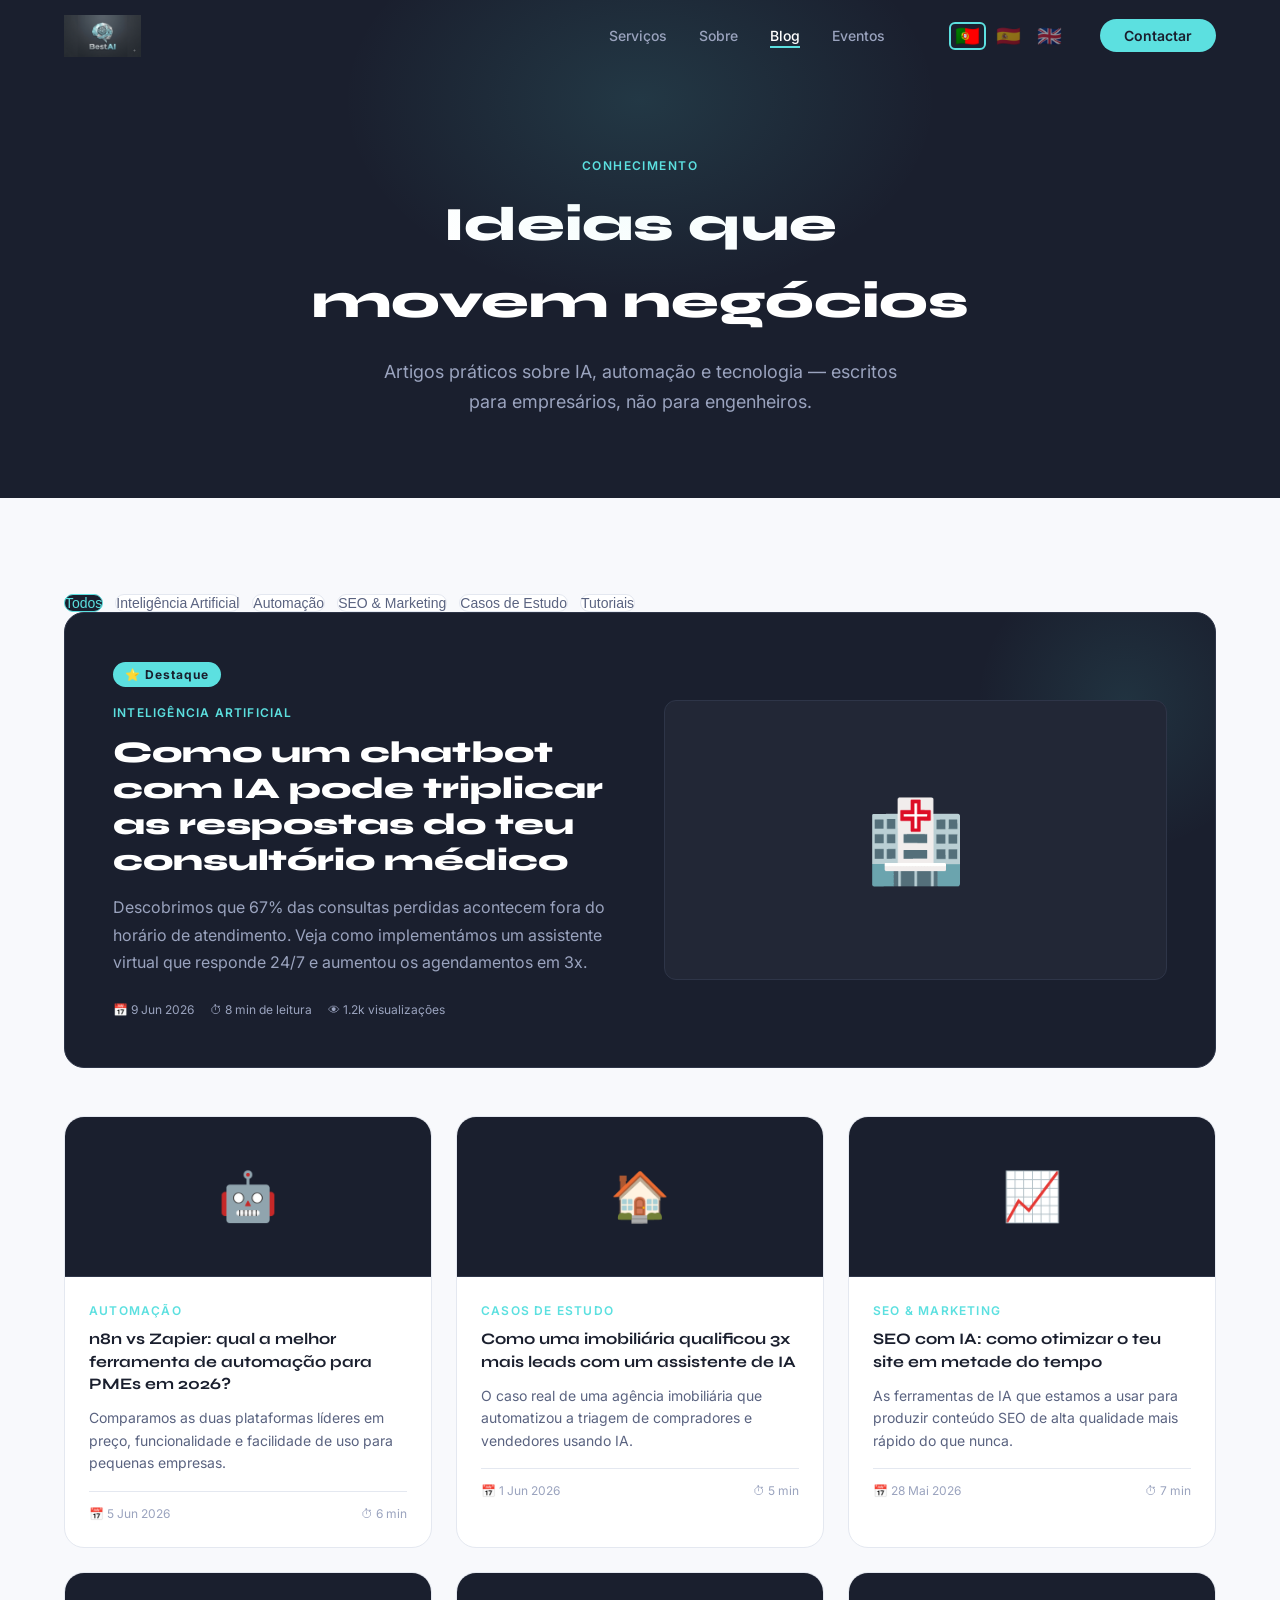
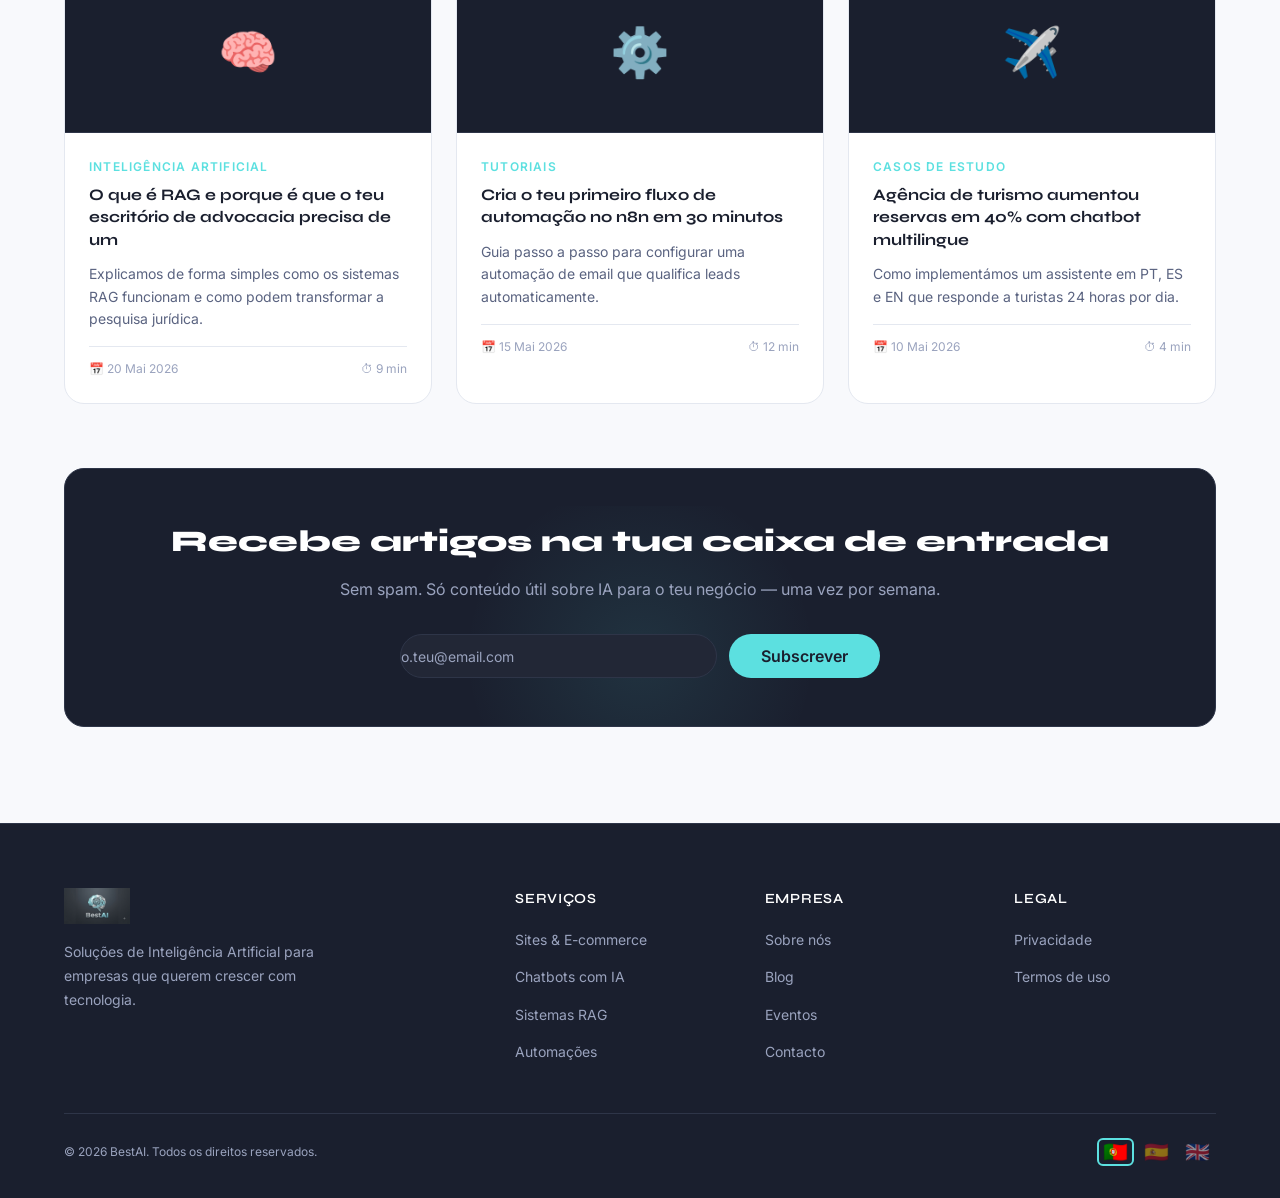
==== pages/blog.html @ 4da0d6ca "fix: paginas internas vercel + ingles + bandeiras" ====
<!DOCTYPE html>
<html lang="pt">
<head>
  <meta charset="UTF-8" />
  <meta name="viewport" content="width=device-width, initial-scale=1.0" />
  <meta name="description" content="BestAI Blog — Artigos sobre IA, automação e tecnologia para empresas." />
  <title>Blog — BestAI</title>
  <link rel="icon" type="image/png" href="../assets/images/logo.png" />
  <link rel="stylesheet" href="../assets/css/style.css" />
  <style>
    .page-hero {
      background: var(--color-dark-bg);
      padding: calc(var(--nav-height) + var(--space-20)) 0 var(--space-20);
      position: relative;
      overflow: hidden;
      text-align: center;
    }
    .page-hero::before {
      content: '';
      position: absolute;
      top: -100px; left: 50%;
      transform: translateX(-50%);
      width: 600px; height: 400px;
      background: radial-gradient(ellipse, rgba(92,224,224,0.13) 0%, transparent 70%);
      pointer-events: none;
    }
    .page-hero__eyebrow {
      display: inline-block;
      font-size: var(--text-xs);
      font-weight: var(--weight-semibold);
      letter-spacing: 0.12em;
      text-transform: uppercase;
      color: var(--color-cyan);
      margin-bottom: var(--space-3);
    }
    .page-hero__title {
      font-family: var(--font-display);
      font-size: var(--text-5xl);
      font-weight: var(--weight-black);
      color: var(--color-text-light);
      margin-bottom: var(--space-4);
    }
    .page-hero__subtitle {
      font-size: var(--text-lg);
      color: var(--color-text-muted);
      max-width: 540px;
      margin: 0 auto;
      line-height: 1.7;
    }

    /* CATEGORIES */
    .blog__categories {
      display: flex;
      gap: var(--space-3);
      flex-wrap: wrap;
      margin-bottom: var(--space-10);
    }
    .category-btn {
      padding: var(--space-2) var(--space-5);
      border-radius: var(--radius-full);
      font-size: var(--text-sm);
      font-weight: var(--weight-medium);
      cursor: pointer;
      border: 1px solid var(--color-light-border);
      background: var(--color-light-surface);
      color: var(--color-text-secondary);
      transition: all var(--transition-fast);
    }
    .category-btn:hover,
    .category-btn.active {
      background: var(--color-dark-bg);
      color: var(--color-cyan);
      border-color: var(--color-cyan);
    }

    /* FEATURED POST */
    .blog__featured {
      background: var(--color-dark-bg);
      border: 1px solid var(--color-dark-border);
      border-radius: var(--radius-lg);
      padding: var(--space-12);
      display: grid;
      grid-template-columns: 1fr 1fr;
      gap: var(--space-12);
      align-items: center;
      margin-bottom: var(--space-12);
      position: relative;
      overflow: hidden;
    }
    .blog__featured::before {
      content: '';
      position: absolute;
      top: -60px; right: -60px;
      width: 300px; height: 300px;
      background: radial-gradient(circle, rgba(92,224,224,0.1) 0%, transparent 70%);
      pointer-events: none;
    }
    .featured__label {
      display: inline-block;
      background: var(--color-cyan);
      color: var(--color-dark-bg);
      font-size: var(--text-xs);
      font-weight: var(--weight-bold);
      padding: 3px 12px;
      border-radius: var(--radius-full);
      margin-bottom: var(--space-4);
      letter-spacing: 0.08em;
    }
    .featured__category {
      font-size: var(--text-xs);
      font-weight: var(--weight-semibold);
      color: var(--color-cyan);
      text-transform: uppercase;
      letter-spacing: 0.1em;
      margin-bottom: var(--space-3);
    }
    .featured__title {
      font-family: var(--font-display);
      font-size: var(--text-3xl);
      font-weight: var(--weight-black);
      color: var(--color-text-light);
      line-height: 1.2;
      margin-bottom: var(--space-4);
    }
    .featured__excerpt {
      font-size: var(--text-base);
      color: var(--color-text-muted);
      line-height: 1.7;
      margin-bottom: var(--space-6);
    }
    .featured__meta {
      display: flex;
      align-items: center;
      gap: var(--space-4);
      font-size: var(--text-xs);
      color: var(--color-text-muted);
    }
    .featured__visual {
      background: var(--color-dark-surface);
      border: 1px solid var(--color-dark-border);
      border-radius: var(--radius-md);
      height: 280px;
      display: flex;
      align-items: center;
      justify-content: center;
      font-size: 5rem;
      position: relative;
      z-index: 1;
    }

    /* BLOG GRID */
    .blog__grid {
      display: grid;
      grid-template-columns: repeat(3, 1fr);
      gap: var(--space-6);
    }
    .blog-card {
      background: var(--color-light-surface);
      border: 1px solid var(--color-light-border);
      border-radius: var(--radius-lg);
      overflow: hidden;
      transition: box-shadow var(--transition-normal),
                  transform var(--transition-normal),
                  border-color var(--transition-normal);
      cursor: pointer;
    }
    .blog-card:hover {
      box-shadow: var(--shadow-lg);
      transform: translateY(-4px);
      border-color: var(--color-cyan);
    }
    .blog-card__thumb {
      height: 160px;
      background: var(--color-dark-bg);
      display: flex;
      align-items: center;
      justify-content: center;
      font-size: 3rem;
      border-bottom: 1px solid var(--color-dark-border);
    }
    .blog-card__body {
      padding: var(--space-6);
    }
    .blog-card__category {
      font-size: var(--text-xs);
      font-weight: var(--weight-semibold);
      color: var(--color-cyan);
      text-transform: uppercase;
      letter-spacing: 0.1em;
      margin-bottom: var(--space-2);
    }
    .blog-card__title {
      font-family: var(--font-display);
      font-size: var(--text-base);
      font-weight: var(--weight-bold);
      line-height: 1.4;
      margin-bottom: var(--space-3);
      color: var(--color-text-primary);
    }
    .blog-card__excerpt {
      font-size: var(--text-sm);
      color: var(--color-text-secondary);
      line-height: 1.6;
      margin-bottom: var(--space-4);
    }
    .blog-card__meta {
      display: flex;
      justify-content: space-between;
      font-size: var(--text-xs);
      color: var(--color-text-muted);
      border-top: 1px solid var(--color-light-border);
      padding-top: var(--space-3);
    }

    /* NEWSLETTER */
    .newsletter {
      background: var(--color-dark-bg);
      border: 1px solid var(--color-dark-border);
      border-radius: var(--radius-lg);
      padding: var(--space-12);
      text-align: center;
      margin-top: var(--space-16);
      position: relative;
      overflow: hidden;
    }
    .newsletter::before {
      content: '';
      position: absolute;
      bottom: -80px; left: 50%;
      transform: translateX(-50%);
      width: 400px; height: 300px;
      background: radial-gradient(circle, rgba(92,224,224,0.1) 0%, transparent 70%);
      pointer-events: none;
    }
    .newsletter__title {
      font-family: var(--font-display);
      font-size: var(--text-3xl);
      font-weight: var(--weight-black);
      color: var(--color-text-light);
      margin-bottom: var(--space-3);
      position: relative;
    }
    .newsletter__subtitle {
      color: var(--color-text-muted);
      margin-bottom: var(--space-8);
      position: relative;
    }
    .newsletter__form {
      display: flex;
      gap: var(--space-3);
      max-width: 480px;
      margin: 0 auto;
      position: relative;
    }
    .newsletter__input {
      flex: 1;
      padding: var(--space-3) var(--space-5);
      border-radius: var(--radius-full);
      border: 1px solid var(--color-dark-border);
      background: var(--color-dark-surface);
      color: var(--color-text-light);
      font-family: var(--font-body);
      font-size: var(--text-sm);
      outline: none;
      transition: border-color var(--transition-fast);
    }
    .newsletter__input:focus {
      border-color: var(--color-cyan);
    }
    .newsletter__input::placeholder {
      color: var(--color-text-muted);
    }

    @media (max-width: 768px) {
      .page-hero__title  { font-size: var(--text-3xl); }
      .blog__featured    { grid-template-columns: 1fr; }
      .featured__visual  { display: none; }
      .blog__grid        { grid-template-columns: 1fr; }
      .newsletter__form  { flex-direction: column; }
    }
    @media (max-width: 480px) {
      .blog__grid { grid-template-columns: 1fr; }
    }
  </style>
</head>
<body>

  <!-- NAVBAR -->
  <nav class="navbar scrolled">
    <div class="container">
      <a href="../index.html" class="navbar__logo">
        <img src="../assets/images/logo.png" alt="BestAI" />
      </a>
      <ul class="navbar__links">
        <li><a href="servicos.html" data-i18n="nav_services">Serviços</a></li>
        <li><a href="sobre.html"   data-i18n="nav_about">Sobre</a></li>
        <li><a href="blog.html" class="active" data-i18n="nav_blog">Blog</a></li>
        <li><a href="eventos.html" data-i18n="nav_events">Eventos</a></li>
        <li>
            <li>
                <div class="lang-switcher">
                  <button class="lang-btn active" data-lang="pt" title="Português">🇵🇹</button>
                  <button class="lang-btn" data-lang="es" title="Español">🇪🇸</button>
                  <button class="lang-btn" data-lang="en" title="English">🇬🇧</button>
                </div>
              </li>
        <li><a href="../index.html#contacto" class="navbar__cta" data-i18n="nav_contact">Contactar</a></li>
      </ul>
      <div class="navbar__toggle"><span></span><span></span><span></span></div>
    </div>
  </nav>

  <!-- PAGE HERO -->
  <section class="page-hero">
    <div class="container">
      <span class="page-hero__eyebrow">Conhecimento</span>
      <h1 class="page-hero__title">Ideias que<br>movem negócios</h1>
      <p class="page-hero__subtitle">Artigos práticos sobre IA, automação e tecnologia — escritos para empresários, não para engenheiros.</p>
    </div>
  </section>

  <!-- BLOG CONTENT -->
  <section class="section section--light">
    <div class="container">

      <!-- Categories -->
      <div class="blog__categories">
        <button class="category-btn active">Todos</button>
        <button class="category-btn">Inteligência Artificial</button>
        <button class="category-btn">Automação</button>
        <button class="category-btn">SEO & Marketing</button>
        <button class="category-btn">Casos de Estudo</button>
        <button class="category-btn">Tutoriais</button>
      </div>

      <!-- Featured Post -->
      <div class="blog__featured">
        <div>
          <span class="featured__label">⭐ Destaque</span>
          <p class="featured__category">Inteligência Artificial</p>
          <h2 class="featured__title">Como um chatbot com IA pode triplicar as respostas do teu consultório médico</h2>
          <p class="featured__excerpt">Descobrimos que 67% das consultas perdidas acontecem fora do horário de atendimento. Veja como implementámos um assistente virtual que responde 24/7 e aumentou os agendamentos em 3x.</p>
          <div class="featured__meta">
            <span>📅 9 Jun 2026</span>
            <span>⏱ 8 min de leitura</span>
            <span>👁 1.2k visualizações</span>
          </div>
        </div>
        <div class="featured__visual">🏥</div>
      </div>

      <!-- Blog Grid -->
      <div class="blog__grid">
        <div class="blog-card">
          <div class="blog-card__thumb">🤖</div>
          <div class="blog-card__body">
            <p class="blog-card__category">Automação</p>
            <h3 class="blog-card__title">n8n vs Zapier: qual a melhor ferramenta de automação para PMEs em 2026?</h3>
            <p class="blog-card__excerpt">Comparamos as duas plataformas líderes em preço, funcionalidade e facilidade de uso para pequenas empresas.</p>
            <div class="blog-card__meta">
              <span>📅 5 Jun 2026</span>
              <span>⏱ 6 min</span>
            </div>
          </div>
        </div>

        <div class="blog-card">
          <div class="blog-card__thumb">🏠</div>
          <div class="blog-card__body">
            <p class="blog-card__category">Casos de Estudo</p>
            <h3 class="blog-card__title">Como uma imobiliária qualificou 3x mais leads com um assistente de IA</h3>
            <p class="blog-card__excerpt">O caso real de uma agência imobiliária que automatizou a triagem de compradores e vendedores usando IA.</p>
            <div class="blog-card__meta">
              <span>📅 1 Jun 2026</span>
              <span>⏱ 5 min</span>
            </div>
          </div>
        </div>

        <div class="blog-card">
          <div class="blog-card__thumb">📈</div>
          <div class="blog-card__body">
            <p class="blog-card__category">SEO & Marketing</p>
            <h3 class="blog-card__title">SEO com IA: como otimizar o teu site em metade do tempo</h3>
            <p class="blog-card__excerpt">As ferramentas de IA que estamos a usar para produzir conteúdo SEO de alta qualidade mais rápido do que nunca.</p>
            <div class="blog-card__meta">
              <span>📅 28 Mai 2026</span>
              <span>⏱ 7 min</span>
            </div>
          </div>
        </div>

        <div class="blog-card">
          <div class="blog-card__thumb">🧠</div>
          <div class="blog-card__body">
            <p class="blog-card__category">Inteligência Artificial</p>
            <h3 class="blog-card__title">O que é RAG e porque é que o teu escritório de advocacia precisa de um</h3>
            <p class="blog-card__excerpt">Explicamos de forma simples como os sistemas RAG funcionam e como podem transformar a pesquisa jurídica.</p>
            <div class="blog-card__meta">
              <span>📅 20 Mai 2026</span>
              <span>⏱ 9 min</span>
            </div>
          </div>
        </div>

        <div class="blog-card">
          <div class="blog-card__thumb">⚙️</div>
          <div class="blog-card__body">
            <p class="blog-card__category">Tutoriais</p>
            <h3 class="blog-card__title">Cria o teu primeiro fluxo de automação no n8n em 30 minutos</h3>
            <p class="blog-card__excerpt">Guia passo a passo para configurar uma automação de email que qualifica leads automaticamente.</p>
            <div class="blog-card__meta">
              <span>📅 15 Mai 2026</span>
              <span>⏱ 12 min</span>
            </div>
          </div>
        </div>

        <div class="blog-card">
          <div class="blog-card__thumb">✈️</div>
          <div class="blog-card__body">
            <p class="blog-card__category">Casos de Estudo</p>
            <h3 class="blog-card__title">Agência de turismo aumentou reservas em 40% com chatbot multilingue</h3>
            <p class="blog-card__excerpt">Como implementámos um assistente em PT, ES e EN que responde a turistas 24 horas por dia.</p>
            <div class="blog-card__meta">
              <span>📅 10 Mai 2026</span>
              <span>⏱ 4 min</span>
            </div>
          </div>
        </div>
      </div>

      <!-- Newsletter -->
      <div class="newsletter">
        <h2 class="newsletter__title">Recebe artigos na tua caixa de entrada</h2>
        <p class="newsletter__subtitle">Sem spam. Só conteúdo útil sobre IA para o teu negócio — uma vez por semana.</p>
        <div class="newsletter__form">
          <input type="email" class="newsletter__input" placeholder="o.teu@email.com" />
          <button class="btn btn--primary">Subscrever</button>
        </div>
      </div>

    </div>
  </section>

  <!-- FOOTER -->
  <footer class="footer">
    <div class="container">
      <div class="footer__grid">
        <div class="footer__brand">
          <img src="../assets/images/logo.png" alt="BestAI" />
          <p data-i18n="footer_desc">Soluções de Inteligência Artificial para empresas que querem crescer com tecnologia.</p>
        </div>
        <div class="footer__col">
          <h4 data-i18n="footer_services">Serviços</h4>
          <ul>
            <li><a href="servicos.html">Sites & E-commerce</a></li>
            <li><a href="servicos.html">Chatbots com IA</a></li>
            <li><a href="servicos.html">Sistemas RAG</a></li>
            <li><a href="servicos.html">Automações</a></li>
          </ul>
        </div>
        <div class="footer__col">
          <h4 data-i18n="footer_company">Empresa</h4>
          <ul>
            <li><a href="sobre.html"   data-i18n="footer_about">Sobre nós</a></li>
            <li><a href="blog.html"    data-i18n="footer_blog">Blog</a></li>
            <li><a href="eventos.html" data-i18n="footer_events">Eventos</a></li>
            <li><a href="../index.html#contacto" data-i18n="footer_contact">Contacto</a></li>
          </ul>
        </div>
        <div class="footer__col">
          <h4 data-i18n="footer_legal">Legal</h4>
          <ul>
            <li><a href="#" data-i18n="footer_privacy">Privacidade</a></li>
            <li><a href="#" data-i18n="footer_terms">Termos de uso</a></li>
          </ul>
        </div>
      </div>
      <div class="footer__bottom">
        <span>© 2026 BestAI. <span data-i18n="footer_rights">Todos os direitos reservados.</span></span>
        <div class="lang-switcher">
            <button class="lang-btn active" data-lang="pt" title="Português">🇵🇹</button>
            <button class="lang-btn" data-lang="es" title="Español">🇪🇸</button>
            <button class="lang-btn" data-lang="en" title="English">🇬🇧</button>
          </div>
      </div>
    </div>
  </footer>

  <script src="../assets/js/i18n.js"></script>
  <script src="../assets/js/main.js"></script>
  <script>
    document.querySelectorAll('.category-btn').forEach(btn => {
      btn.addEventListener('click', () => {
        document.querySelectorAll('.category-btn').forEach(b => b.classList.remove('active'));
        btn.classList.add('active');
      });
    });
  </script>
</body>
</html>
---- assets/css/style.css ----
/* ============================================
   BESTAI — GLOBAL STYLES
   ============================================ */

   @import url('https://fonts.googleapis.com/css2?family=Syne:wght@400;600;700;800&family=Inter:wght@300;400;500;600&display=swap');
   @import './theme.css';
   
   /* RESET */
   *, *::before, *::after {
     box-sizing: border-box;
     margin: 0;
     padding: 0;
   }
   
   html {
     scroll-behavior: smooth;
     font-size: 16px;
   }
   
   body {
     font-family: var(--font-body);
     font-weight: var(--weight-regular);
     color: var(--color-text-primary);
     background-color: var(--color-light-bg);
     line-height: 1.6;
     -webkit-font-smoothing: antialiased;
   }
   
   img { max-width: 100%; display: block; }
   a  { text-decoration: none; color: inherit; }
   ul { list-style: none; }
   
   /* ============================================
      CONTAINER
      ============================================ */
   .container {
     width: 100%;
     max-width: var(--container-max);
     margin: 0 auto;
     padding: 0 var(--space-6);
   }
   
   /* ============================================
      NAVBAR
      ============================================ */
   .navbar {
     position: fixed;
     top: 0; left: 0; right: 0;
     height: var(--nav-height);
     z-index: 100;
     transition: background var(--transition-normal),
                 box-shadow var(--transition-normal);
   }
   
   .navbar.scrolled {
     background: rgba(26, 31, 46, 0.96);
     backdrop-filter: blur(12px);
     box-shadow: 0 2px 20px rgba(0,0,0,0.3);
   }
   
   .navbar .container {
     height: 100%;
     display: flex;
     align-items: center;
     justify-content: space-between;
   }
   
   .navbar__logo img {
     height: 42px;
     width: auto;
   }
   
   .navbar__links {
     display: flex;
     align-items: center;
     gap: var(--space-8);
   }
   
   .navbar__links a {
     font-family: var(--font-body);
     font-size: var(--text-sm);
     font-weight: var(--weight-medium);
     color: var(--color-text-muted);
     transition: color var(--transition-fast);
     position: relative;
   }
   
   .navbar__links a::after {
     content: '';
     position: absolute;
     bottom: -4px; left: 0;
     width: 0; height: 2px;
     background: var(--color-cyan);
     transition: width var(--transition-normal);
   }
   
   .navbar__links a:hover,
   .navbar__links a.active {
     color: var(--color-text-light);
   }
   
   .navbar__links a:hover::after,
   .navbar__links a.active::after {
     width: 100%;
   }
   
   .navbar__cta {
     background: var(--color-cyan);
     color: var(--color-dark-bg) !important;
     font-weight: var(--weight-semibold) !important;
     padding: var(--space-2) var(--space-6);
     border-radius: var(--radius-full);
     transition: background var(--transition-fast),
                 box-shadow var(--transition-fast) !important;
   }
   
   .navbar__cta:hover {
     background: var(--color-cyan-dark) !important;
     box-shadow: var(--shadow-cyan) !important;
   }
   
   .navbar__cta::after { display: none !important; }
   
   /* Lang switcher */
   .lang-switcher {
     display: flex;
     align-items: center;
     gap: var(--space-1);
     font-size: var(--text-xs);
     font-weight: var(--weight-semibold);
     color: var(--color-text-muted);
     cursor: pointer;
   }
   
   .lang-switcher span {
     padding: 2px 6px;
     border-radius: var(--radius-sm);
     transition: background var(--transition-fast),
                 color var(--transition-fast);
   }
   
   .lang-switcher span.active {
     background: var(--color-cyan-glow);
     color: var(--color-cyan);
   }
   
   /* Mobile menu toggle */
   .navbar__toggle {
     display: none;
     flex-direction: column;
     gap: 5px;
     cursor: pointer;
     padding: var(--space-2);
   }
   
   .navbar__toggle span {
     display: block;
     width: 24px; height: 2px;
     background: var(--color-text-light);
     border-radius: 2px;
     transition: transform var(--transition-normal),
                 opacity var(--transition-normal);
   }
   
   /* ============================================
      BUTTONS
      ============================================ */
   .btn {
     display: inline-flex;
     align-items: center;
     gap: var(--space-2);
     padding: var(--space-3) var(--space-8);
     border-radius: var(--radius-full);
     font-family: var(--font-body);
     font-size: var(--text-base);
     font-weight: var(--weight-semibold);
     cursor: pointer;
     border: none;
     transition: all var(--transition-normal);
     white-space: nowrap;
   }
   
   .btn--primary {
     background: var(--color-cyan);
     color: var(--color-dark-bg);
   }
   
   .btn--primary:hover {
     background: var(--color-cyan-dark);
     box-shadow: var(--shadow-cyan);
     transform: translateY(-2px);
   }
   
   .btn--outline {
     background: transparent;
     color: var(--color-text-light);
     border: 1.5px solid rgba(255,255,255,0.25);
   }
   
   .btn--outline:hover {
     border-color: var(--color-cyan);
     color: var(--color-cyan);
     transform: translateY(-2px);
   }
   
   .btn--dark {
     background: var(--color-dark-surface);
     color: var(--color-text-light);
     border: 1px solid var(--color-dark-border);
   }
   
   .btn--dark:hover {
     border-color: var(--color-cyan);
     box-shadow: var(--shadow-cyan);
     transform: translateY(-2px);
   }
   
   /* ============================================
      SECTION BASE
      ============================================ */
   .section {
     padding: var(--space-24) 0;
   }
   
   .section--dark {
     background: var(--color-dark-bg);
     color: var(--color-text-light);
   }
   
   .section--light {
     background: var(--color-light-bg);
   }
   
   .section--surface {
     background: var(--color-light-surface);
   }
   
   .section__eyebrow {
     display: inline-block;
     font-size: var(--text-xs);
     font-weight: var(--weight-semibold);
     letter-spacing: 0.12em;
     text-transform: uppercase;
     color: var(--color-cyan);
     margin-bottom: var(--space-3);
   }
   
   .section__title {
     font-family: var(--font-display);
     font-size: var(--text-4xl);
     font-weight: var(--weight-black);
     line-height: 1.15;
     margin-bottom: var(--space-4);
   }
   
   .section__subtitle {
     font-size: var(--text-lg);
     color: var(--color-text-secondary);
     max-width: 560px;
     line-height: 1.7;
   }
   
   .section--dark .section__subtitle {
     color: var(--color-text-muted);
   }
   
   /* ============================================
      CARDS
      ============================================ */
   .card {
     background: var(--color-light-surface);
     border: 1px solid var(--color-light-border);
     border-radius: var(--radius-lg);
     padding: var(--space-8);
     transition: box-shadow var(--transition-normal),
                 transform var(--transition-normal),
                 border-color var(--transition-normal);
   }
   
   .card:hover {
     box-shadow: var(--shadow-lg);
     transform: translateY(-4px);
     border-color: var(--color-cyan);
   }
   
   .card--dark {
     background: var(--color-dark-surface);
     border-color: var(--color-dark-border);
   }
   
   .card--dark:hover {
     box-shadow: var(--shadow-cyan);
   }
   
   .card__icon {
     width: 52px; height: 52px;
     background: var(--color-cyan-glow);
     border-radius: var(--radius-md);
     display: flex;
     align-items: center;
     justify-content: center;
     margin-bottom: var(--space-4);
     font-size: 1.5rem;
   }
   
   .card__title {
     font-family: var(--font-display);
     font-size: var(--text-xl);
     font-weight: var(--weight-bold);
     margin-bottom: var(--space-2);
   }
   
   .card__text {
     font-size: var(--text-sm);
     color: var(--color-text-secondary);
     line-height: 1.7;
   }
   
   .card--dark .card__text {
     color: var(--color-text-muted);
   }
   
   /* ============================================
      FOOTER
      ============================================ */
   .footer {
     background: var(--color-dark-bg);
     color: var(--color-text-muted);
     padding: var(--space-16) 0 var(--space-8);
     border-top: 1px solid var(--color-dark-border);
   }
   
   .footer__grid {
     display: grid;
     grid-template-columns: 2fr 1fr 1fr 1fr;
     gap: var(--space-12);
     margin-bottom: var(--space-12);
   }
   
   .footer__brand img {
     height: 36px;
     margin-bottom: var(--space-4);
   }
   
   .footer__brand p {
     font-size: var(--text-sm);
     line-height: 1.7;
     max-width: 280px;
   }
   
   .footer__col h4 {
     font-family: var(--font-display);
     font-size: var(--text-sm);
     font-weight: var(--weight-semibold);
     color: var(--color-text-light);
     margin-bottom: var(--space-4);
     letter-spacing: 0.05em;
     text-transform: uppercase;
   }
   
   .footer__col ul {
     display: flex;
     flex-direction: column;
     gap: var(--space-3);
   }
   
   .footer__col ul li a {
     font-size: var(--text-sm);
     color: var(--color-text-muted);
     transition: color var(--transition-fast);
   }
   
   .footer__col ul li a:hover {
     color: var(--color-cyan);
   }
   
   .footer__bottom {
     border-top: 1px solid var(--color-dark-border);
     padding-top: var(--space-6);
     display: flex;
     justify-content: space-between;
     align-items: center;
     font-size: var(--text-xs);
   }
   
   /* ============================================
      RESPONSIVE
      ============================================ */
   @media (max-width: 768px) {
     .navbar__links { display: none; }
     .navbar__toggle { display: flex; }
   
     .section__title { font-size: var(--text-3xl); }
   
     .footer__grid {
       grid-template-columns: 1fr 1fr;
       gap: var(--space-8);
     }
   
     .footer__bottom {
       flex-direction: column;
       gap: var(--space-3);
       text-align: center;
     }
   }
   
   @media (max-width: 480px) {
     .section { padding: var(--space-16) 0; }
     .section__title { font-size: var(--text-2xl); }
     .footer__grid { grid-template-columns: 1fr; }
   }

   /* ============================================
   HERO
   ============================================ */
.hero {
    min-height: 100vh;
    background: var(--color-dark-bg);
    position: relative;
    overflow: hidden;
    display: flex;
    flex-direction: column;
    justify-content: center;
    padding-top: var(--nav-height);
  }
  
  .hero__bg {
    position: absolute;
    inset: 0;
    pointer-events: none;
  }
  
  .hero__orb {
    position: absolute;
    border-radius: 50%;
    filter: blur(80px);
  }
  
  .hero__orb--1 {
    width: 500px; height: 500px;
    background: rgba(92, 224, 224, 0.12);
    top: -100px; right: -100px;
  }
  
  .hero__orb--2 {
    width: 350px; height: 350px;
    background: rgba(92, 224, 224, 0.07);
    bottom: 50px; left: -80px;
  }
  
  .hero__grid {
    position: absolute;
    inset: 0;
    background-image:
      linear-gradient(rgba(92,224,224,0.04) 1px, transparent 1px),
      linear-gradient(90deg, rgba(92,224,224,0.04) 1px, transparent 1px);
    background-size: 60px 60px;
  }
  
  .hero__content {
    display: grid;
    grid-template-columns: 1fr 1fr;
    align-items: center;
    gap: var(--space-16);
    padding-top: var(--space-20);
    padding-bottom: var(--space-16);
    position: relative;
    z-index: 1;
  }
  
  .hero__text { max-width: 560px; }
  
  .hero__title {
    font-family: var(--font-display);
    font-size: var(--text-6xl);
    font-weight: var(--weight-black);
    color: var(--color-text-light);
    line-height: 1.05;
    margin: var(--space-4) 0 var(--space-6);
  }
  
  .hero__title em {
    font-style: normal;
    color: var(--color-cyan);
  }
  
  .hero__subtitle {
    font-size: var(--text-lg);
    color: var(--color-text-muted);
    line-height: 1.7;
    margin-bottom: var(--space-8);
    max-width: 480px;
  }
  
  .hero__actions {
    display: flex;
    gap: var(--space-4);
    flex-wrap: wrap;
  }
  
  /* Hero visual */
  .hero__visual {
    position: relative;
    display: flex;
    justify-content: center;
    align-items: center;
    height: 400px;
  }
  
  .hero__brain {
    width: 280px; height: 280px;
    background: var(--color-dark-surface);
    border: 1px solid var(--color-dark-border);
    border-radius: 50%;
    display: flex;
    align-items: center;
    justify-content: center;
    box-shadow: 0 0 60px rgba(92,224,224,0.15);
    animation: pulse 3s ease-in-out infinite;
  }
  
  .hero__brain img {
    width: 180px;
    height: auto;
  }
  
  @keyframes pulse {
    0%, 100% { box-shadow: 0 0 60px rgba(92,224,224,0.15); }
    50%       { box-shadow: 0 0 100px rgba(92,224,224,0.28); }
  }
  
  .hero__card-float {
    position: absolute;
    background: var(--color-dark-surface);
    border: 1px solid var(--color-dark-border);
    border-radius: var(--radius-md);
    padding: var(--space-3) var(--space-4);
    display: flex;
    align-items: center;
    gap: var(--space-2);
    font-size: var(--text-sm);
    color: var(--color-text-light);
    font-weight: var(--weight-medium);
    box-shadow: var(--shadow-md);
    animation: float 4s ease-in-out infinite;
  }
  
  .hero__card-float--1 { top: 40px;  left: 0;   animation-delay: 0s; }
  .hero__card-float--2 { bottom: 60px; right: 0; animation-delay: 1.5s; }
  
  @keyframes float {
    0%, 100% { transform: translateY(0); }
    50%       { transform: translateY(-10px); }
  }
  
  /* Stats bar */
  .hero__stats {
    display: flex;
    align-items: center;
    justify-content: center;
    gap: var(--space-12);
    padding: var(--space-8) var(--space-12);
    background: var(--color-dark-surface);
    border: 1px solid var(--color-dark-border);
    border-radius: var(--radius-lg);
    margin-bottom: var(--space-16);
    position: relative;
    z-index: 1;
  }
  
  .stat-item {
    display: flex;
    flex-direction: column;
    align-items: center;
    gap: var(--space-1);
  }
  
  .stat-item__value {
    font-family: var(--font-display);
    font-size: var(--text-3xl);
    font-weight: var(--weight-black);
    color: var(--color-cyan);
  }
  
  .stat-item__label {
    font-size: var(--text-xs);
    color: var(--color-text-muted);
    text-align: center;
  }
  
  .stat-item__divider {
    width: 1px;
    height: 48px;
    background: var(--color-dark-border);
  }
  
  /* ============================================
     SERVICES GRID
     ============================================ */
  .section__header {
    margin-bottom: var(--space-12);
  }
  
  .services__grid {
    display: grid;
    grid-template-columns: repeat(3, 1fr);
    gap: var(--space-6);
  }
  
  /* ============================================
     SECTORS
     ============================================ */
  .sectors__grid {
    display: flex;
    flex-wrap: wrap;
    gap: var(--space-4);
    margin-top: var(--space-8);
  }
  
  .sector-tag {
    background: var(--color-dark-surface);
    border: 1px solid var(--color-dark-border);
    border-radius: var(--radius-full);
    padding: var(--space-3) var(--space-6);
    font-size: var(--text-sm);
    font-weight: var(--weight-medium);
    color: var(--color-text-light);
    display: flex;
    align-items: center;
    gap: var(--space-2);
    transition: border-color var(--transition-fast),
                box-shadow var(--transition-fast);
    cursor: default;
  }
  
  .sector-tag:hover {
    border-color: var(--color-cyan);
    box-shadow: var(--shadow-cyan);
  }
  
  /* ============================================
     CTA SECTION
     ============================================ */
  .cta-section {
    background: var(--color-light-bg);
  }
  
  .cta-box {
    background: var(--color-dark-bg);
    border: 1px solid var(--color-dark-border);
    border-radius: var(--radius-lg);
    padding: var(--space-16) var(--space-12);
    text-align: center;
    position: relative;
    overflow: hidden;
  }
  
  .cta-box::before {
    content: '';
    position: absolute;
    top: -80px; left: 50%;
    transform: translateX(-50%);
    width: 400px; height: 400px;
    background: radial-gradient(circle, rgba(92,224,224,0.12) 0%, transparent 70%);
    pointer-events: none;
  }
  
  .cta-box__title {
    font-family: var(--font-display);
    font-size: var(--text-4xl);
    font-weight: var(--weight-black);
    color: var(--color-text-light);
    margin-bottom: var(--space-4);
    position: relative;
  }
  
  .cta-box__subtitle {
    font-size: var(--text-lg);
    color: var(--color-text-muted);
    margin-bottom: var(--space-8);
    position: relative;
  }
  
  /* ============================================
     MOBILE — HERO & GRIDS
     ============================================ */
  @media (max-width: 768px) {
    .hero__content {
      grid-template-columns: 1fr;
      text-align: center;
      padding-top: var(--space-12);
    }
  
    .hero__title { font-size: var(--text-4xl); }
    .hero__subtitle { margin: 0 auto var(--space-8); }
    .hero__actions { justify-content: center; }
    .hero__visual { display: none; }
  
    .hero__stats {
      flex-direction: column;
      gap: var(--space-6);
    }
  
    .stat-item__divider { width: 48px; height: 1px; }
  
    .services__grid { grid-template-columns: 1fr; }
  
    .cta-box {
      padding: var(--space-12) var(--space-6);
    }
  
    .cta-box__title { font-size: var(--text-2xl); }
  }
  
  @media (max-width: 480px) {
    .hero__title { font-size: var(--text-3xl); }
  }
  
  /* Mobile menu open */
  .navbar__links.open {
    display: flex;
    flex-direction: column;
    position: fixed;
    top: var(--nav-height);
    left: 0; right: 0;
    background: rgba(26, 31, 46, 0.98);
    backdrop-filter: blur(12px);
    padding: var(--space-8) var(--space-6);
    gap: var(--space-6);
    border-bottom: 1px solid var(--color-dark-border);
  }

  /* ============================================
   LANG SWITCHER COM BANDEIRAS
   ============================================ */
.lang-switcher {
    display: flex;
    align-items: center;
    gap: var(--space-1);
  }
  
  .lang-btn {
    background: none;
    border: 2px solid transparent;
    border-radius: var(--radius-sm);
    cursor: pointer;
    font-size: 1.25rem;
    padding: 2px 4px;
    line-height: 1;
    transition: border-color var(--transition-fast),
                transform var(--transition-fast);
    opacity: 0.5;
  }
  
  .lang-btn:hover {
    opacity: 1;
    transform: scale(1.15);
  }
  
  .lang-btn.active {
    opacity: 1;
    border-color: var(--color-cyan);
  }
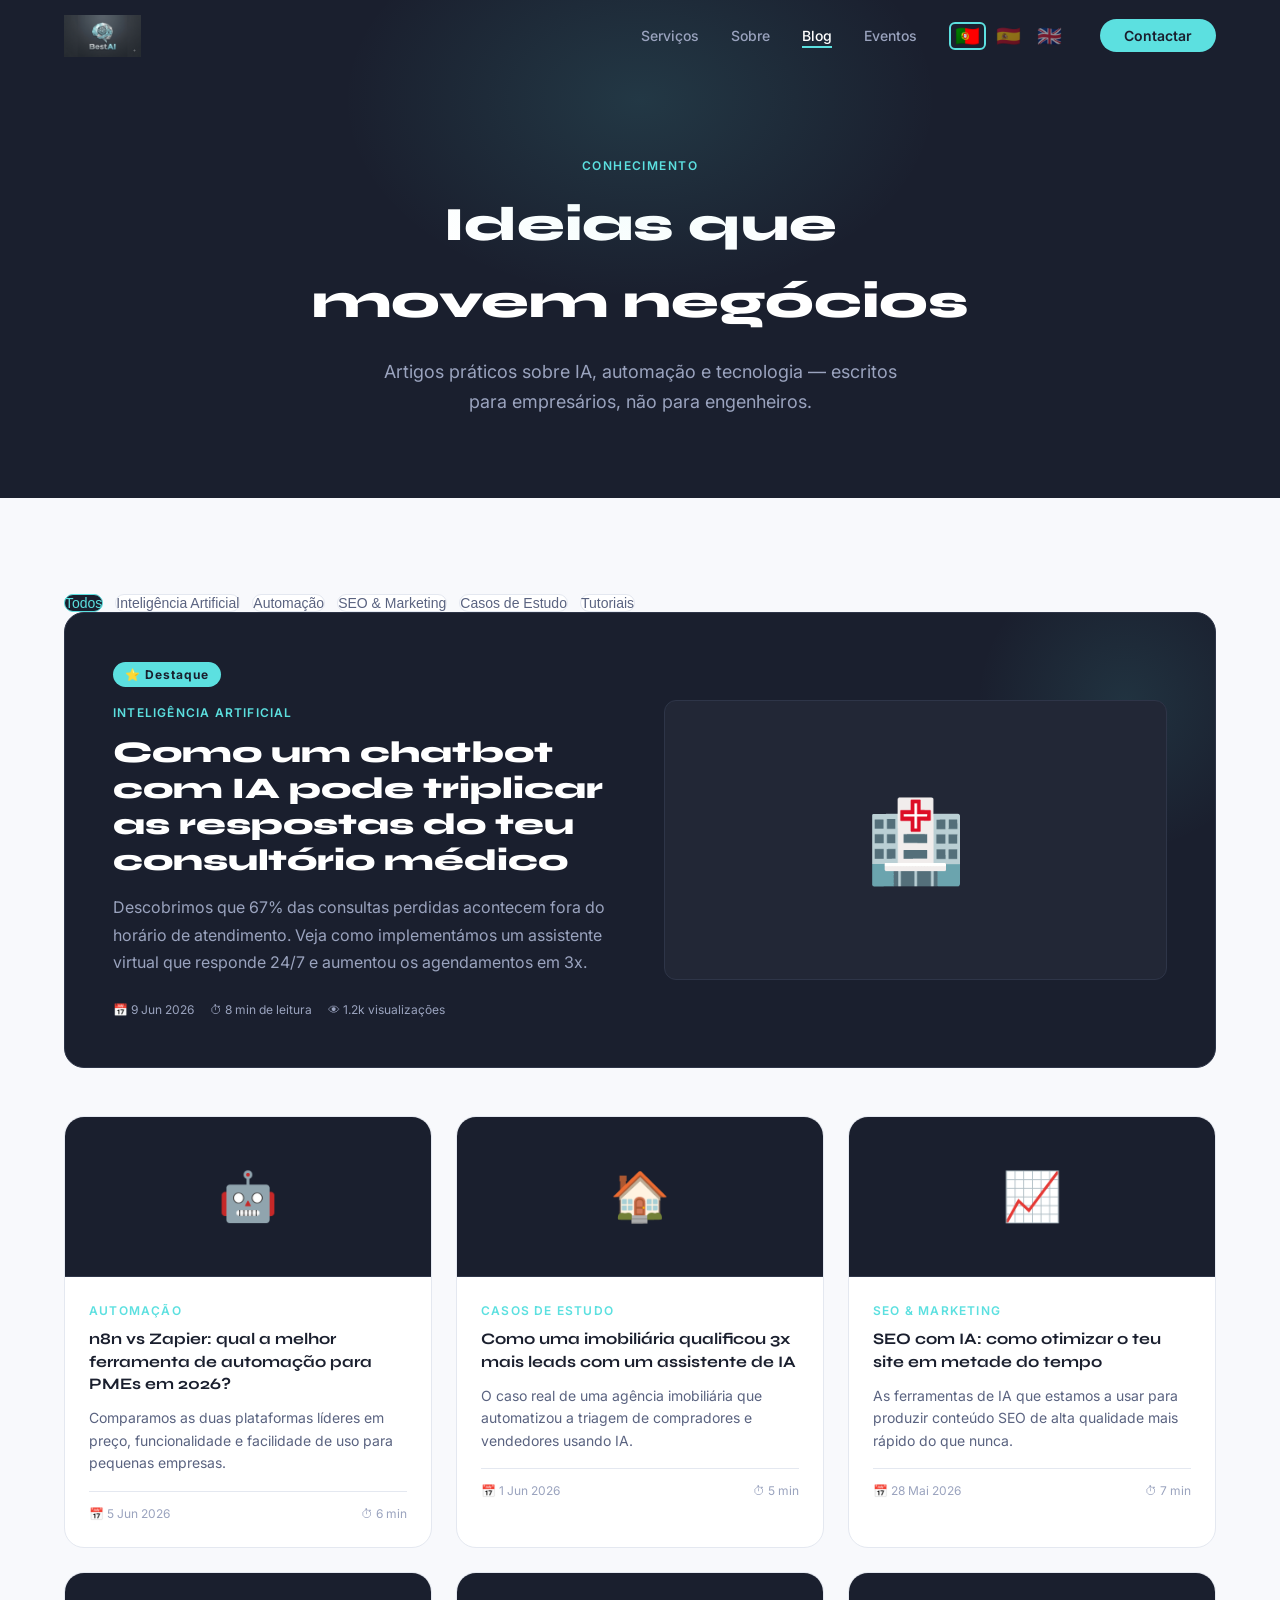
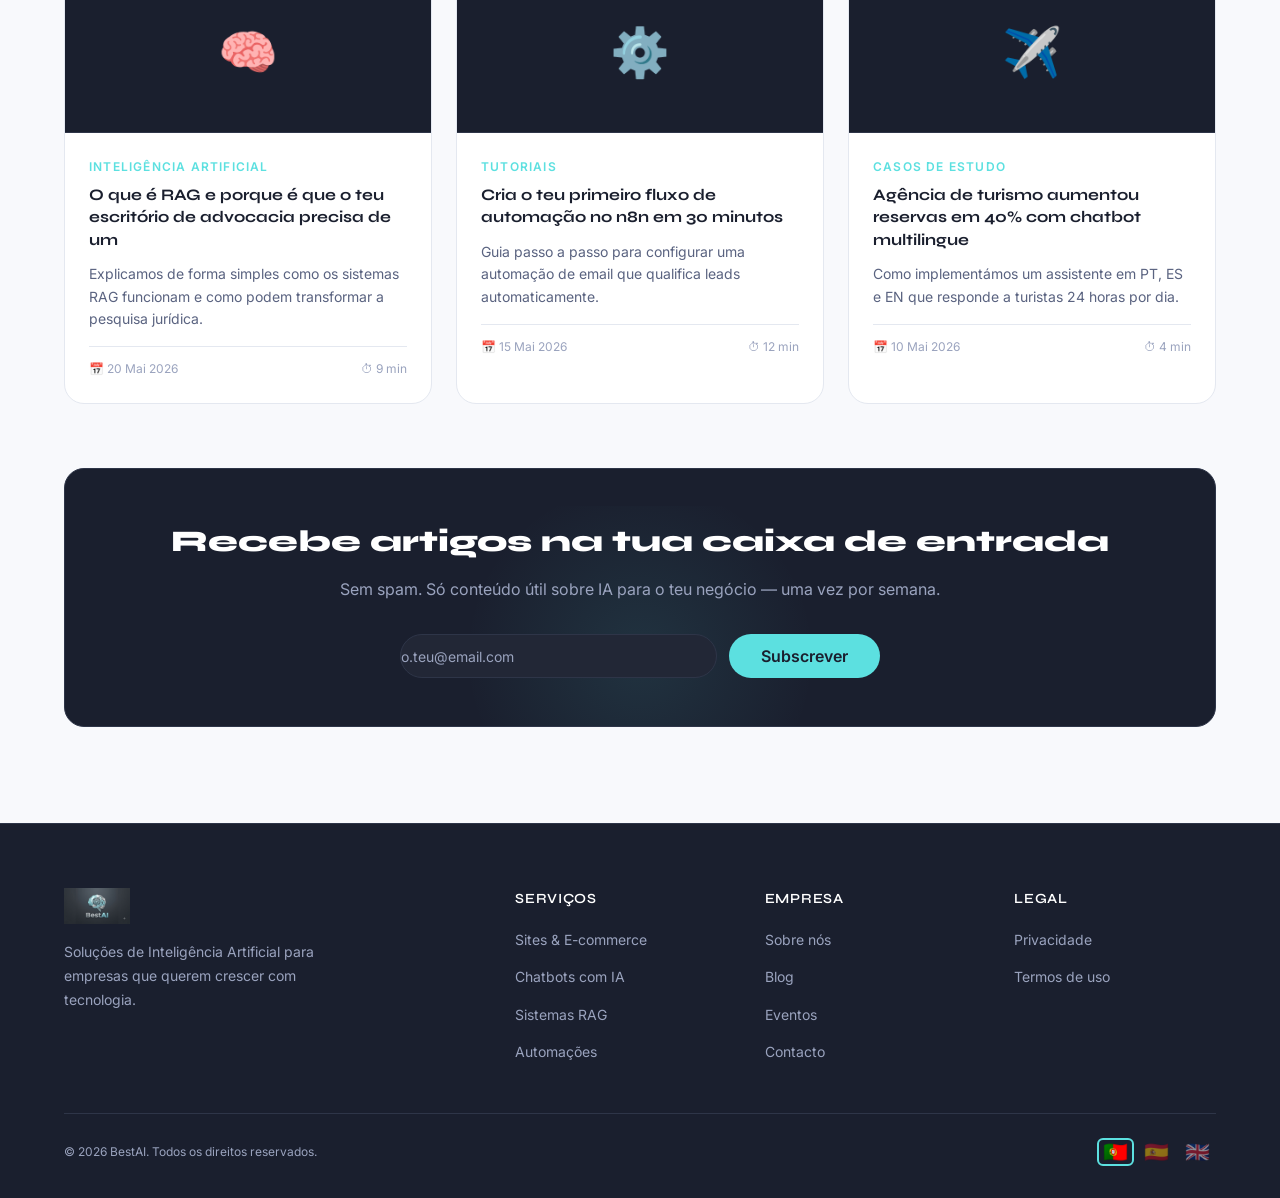
==== commit bd07e38a: "fix: paginas internas vercel + ingles" ====
--- a/pages/blog.html
+++ b/pages/blog.html
@@ -297,13 +297,12 @@
         <li><a href="blog.html" class="active" data-i18n="nav_blog">Blog</a></li>
         <li><a href="eventos.html" data-i18n="nav_events">Eventos</a></li>
         <li>
-            <li>
-                <div class="lang-switcher">
-                  <button class="lang-btn active" data-lang="pt" title="Português">🇵🇹</button>
-                  <button class="lang-btn" data-lang="es" title="Español">🇪🇸</button>
-                  <button class="lang-btn" data-lang="en" title="English">🇬🇧</button>
-                </div>
-              </li>
+            <div class="lang-switcher">
+              <button class="lang-btn active" data-lang="pt" title="Português">🇵🇹</button>
+              <button class="lang-btn" data-lang="es" title="Español">🇪🇸</button>
+              <button class="lang-btn" data-lang="en" title="English">🇬🇧</button>
+            </div>
+          </li>
         <li><a href="../index.html#contacto" class="navbar__cta" data-i18n="nav_contact">Contactar</a></li>
       </ul>
       <div class="navbar__toggle"><span></span><span></span><span></span></div>
